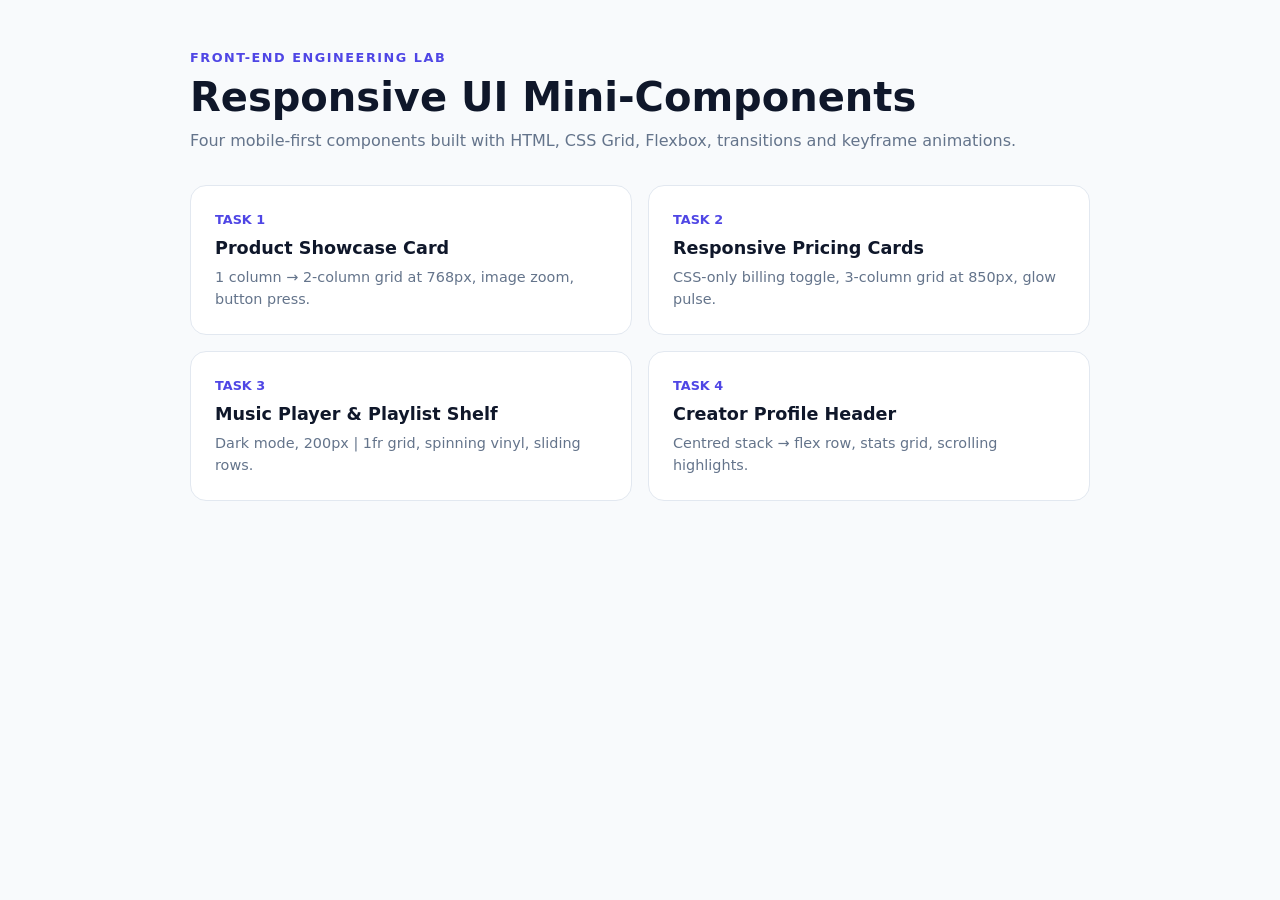
==== index.html @ b377369e "feat: add landing page linking all four tasks Root index.html (also usable as the GitHub Pages entry" ====
<!DOCTYPE html>
<html lang="en">
<head>
  <meta charset="UTF-8">
  <meta name="viewport" content="width=device-width, initial-scale=1.0">
  <meta name="description" content="Front-End Engineering Lab - Responsive UI Mini-Components">
  <title>Responsive UI Mini-Components</title>
  <style>
    *, *::before, *::after { box-sizing: border-box; margin: 0; padding: 0; }
    body {
      font-family: system-ui, -apple-system, "Segoe UI", Roboto, sans-serif;
      background-color: #f8fafc;
      color: #0f172a;
      line-height: 1.5;
      padding: 3rem 1rem;
      display: flex;
      justify-content: center;
    }
    .component-container { width: 100%; max-width: 900px; }
    header { margin-bottom: 2rem; }
    .eyebrow { color: #4f46e5; font-size: .8rem; font-weight: 700; letter-spacing: .12em; text-transform: uppercase; }
    h1 { font-size: clamp(1.75rem, 5vw, 2.5rem); line-height: 1.15; margin: .4rem 0 .6rem; }
    header p:last-child { color: #64748b; }
    .task-grid { list-style: none; display: grid; grid-template-columns: 1fr; gap: 1rem; }
    .task-grid a {
      display: flex; flex-direction: column; gap: .35rem; height: 100%;
      padding: 1.5rem; border: 1px solid #e2e8f0; border-radius: 1rem;
      background: #fff; color: inherit; text-decoration: none;
      transition: transform .2s ease;
    }
    .task-grid a:hover { transform: translateY(-4px); }
    .task-grid a:focus-visible { outline: 3px solid #a5b4fc; outline-offset: 3px; }
    .num { color: #4f46e5; font-weight: 800; font-size: .8rem; }
    .task-grid h2 { font-size: 1.1rem; }
    .task-grid p { color: #64748b; font-size: .9rem; }
    @media (min-width: 768px) { .task-grid { grid-template-columns: repeat(2, 1fr); } }
    @media (prefers-reduced-motion: reduce) { * { transition-duration: .01ms !important; } }
  </style>
</head>
<body>
  <main class="component-container">
    <header>
      <p class="eyebrow">Front-End Engineering Lab</p>
      <h1>Responsive UI Mini-Components</h1>
      <p>Four mobile-first components built with HTML, CSS Grid, Flexbox, transitions and keyframe animations.</p>
    </header>
    <ul class="task-grid">
      <li><a href="task1-product-card/"><span class="num">TASK 1</span><h2>Product Showcase Card</h2><p>1 column → 2-column grid at 768px, image zoom, button press.</p></a></li>
      <li><a href="task2-pricing-cards/"><span class="num">TASK 2</span><h2>Responsive Pricing Cards</h2><p>CSS-only billing toggle, 3-column grid at 850px, glow pulse.</p></a></li>
      <li><a href="task3-music-player/"><span class="num">TASK 3</span><h2>Music Player &amp; Playlist Shelf</h2><p>Dark mode, 200px | 1fr grid, spinning vinyl, sliding rows.</p></a></li>
      <li><a href="task4-creator-profile/"><span class="num">TASK 4</span><h2>Creator Profile Header</h2><p>Centred stack → flex row, stats grid, scrolling highlights.</p></a></li>
    </ul>
  </main>
</body>
</html>
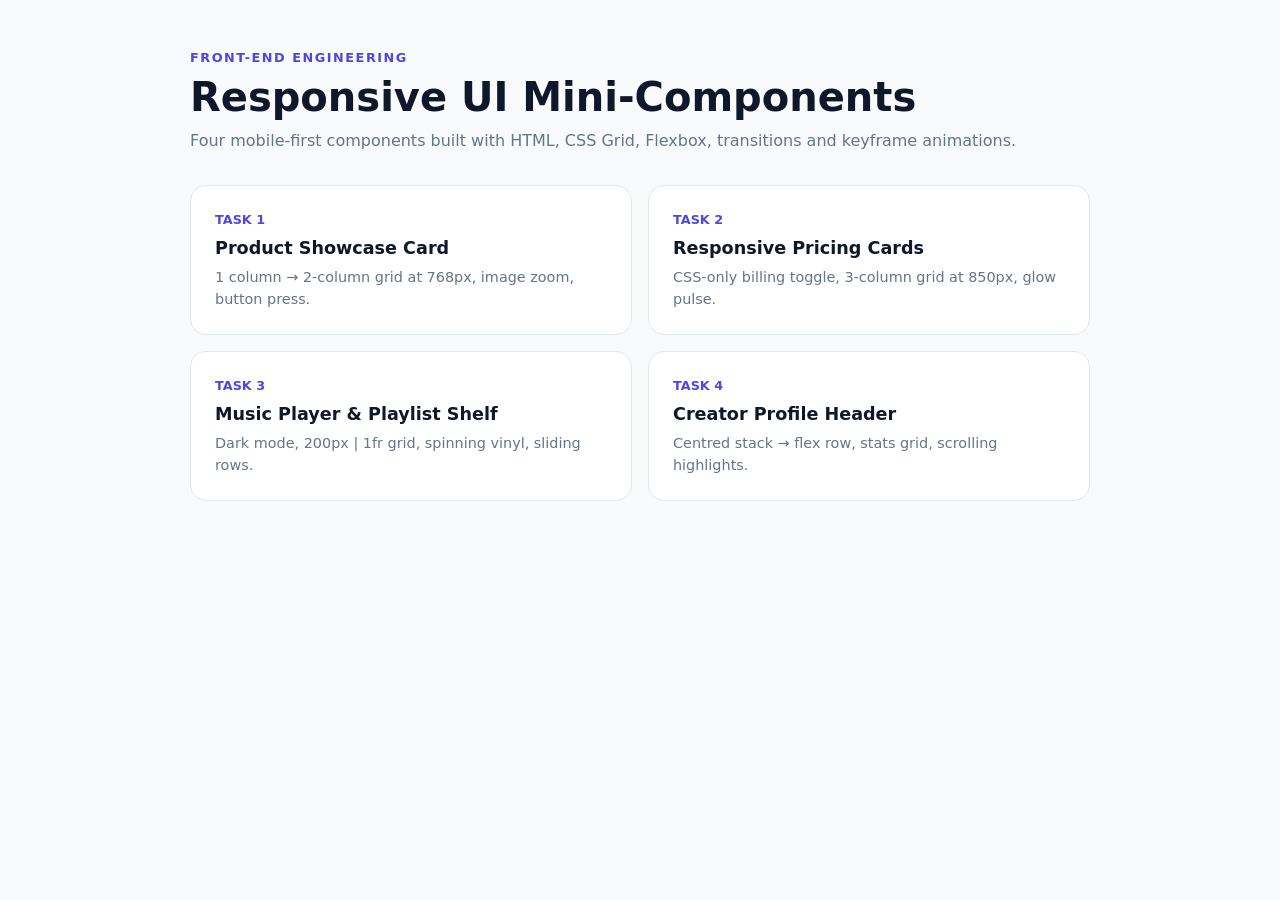
==== commit fc0cb3de: "docs: refer to the course as Front-End Engineering Drop "Lab" from the README heading and the landin" ====
--- a/index.html
+++ b/index.html
@@ -3,7 +3,7 @@
 <head>
   <meta charset="UTF-8">
   <meta name="viewport" content="width=device-width, initial-scale=1.0">
-  <meta name="description" content="Front-End Engineering Lab - Responsive UI Mini-Components">
+  <meta name="description" content="Front-End Engineering - Responsive UI Mini-Components">
   <title>Responsive UI Mini-Components</title>
   <style>
     *, *::before, *::after { box-sizing: border-box; margin: 0; padding: 0; }
@@ -40,7 +40,7 @@
 <body>
   <main class="component-container">
     <header>
-      <p class="eyebrow">Front-End Engineering Lab</p>
+      <p class="eyebrow">Front-End Engineering</p>
       <h1>Responsive UI Mini-Components</h1>
       <p>Four mobile-first components built with HTML, CSS Grid, Flexbox, transitions and keyframe animations.</p>
     </header>
